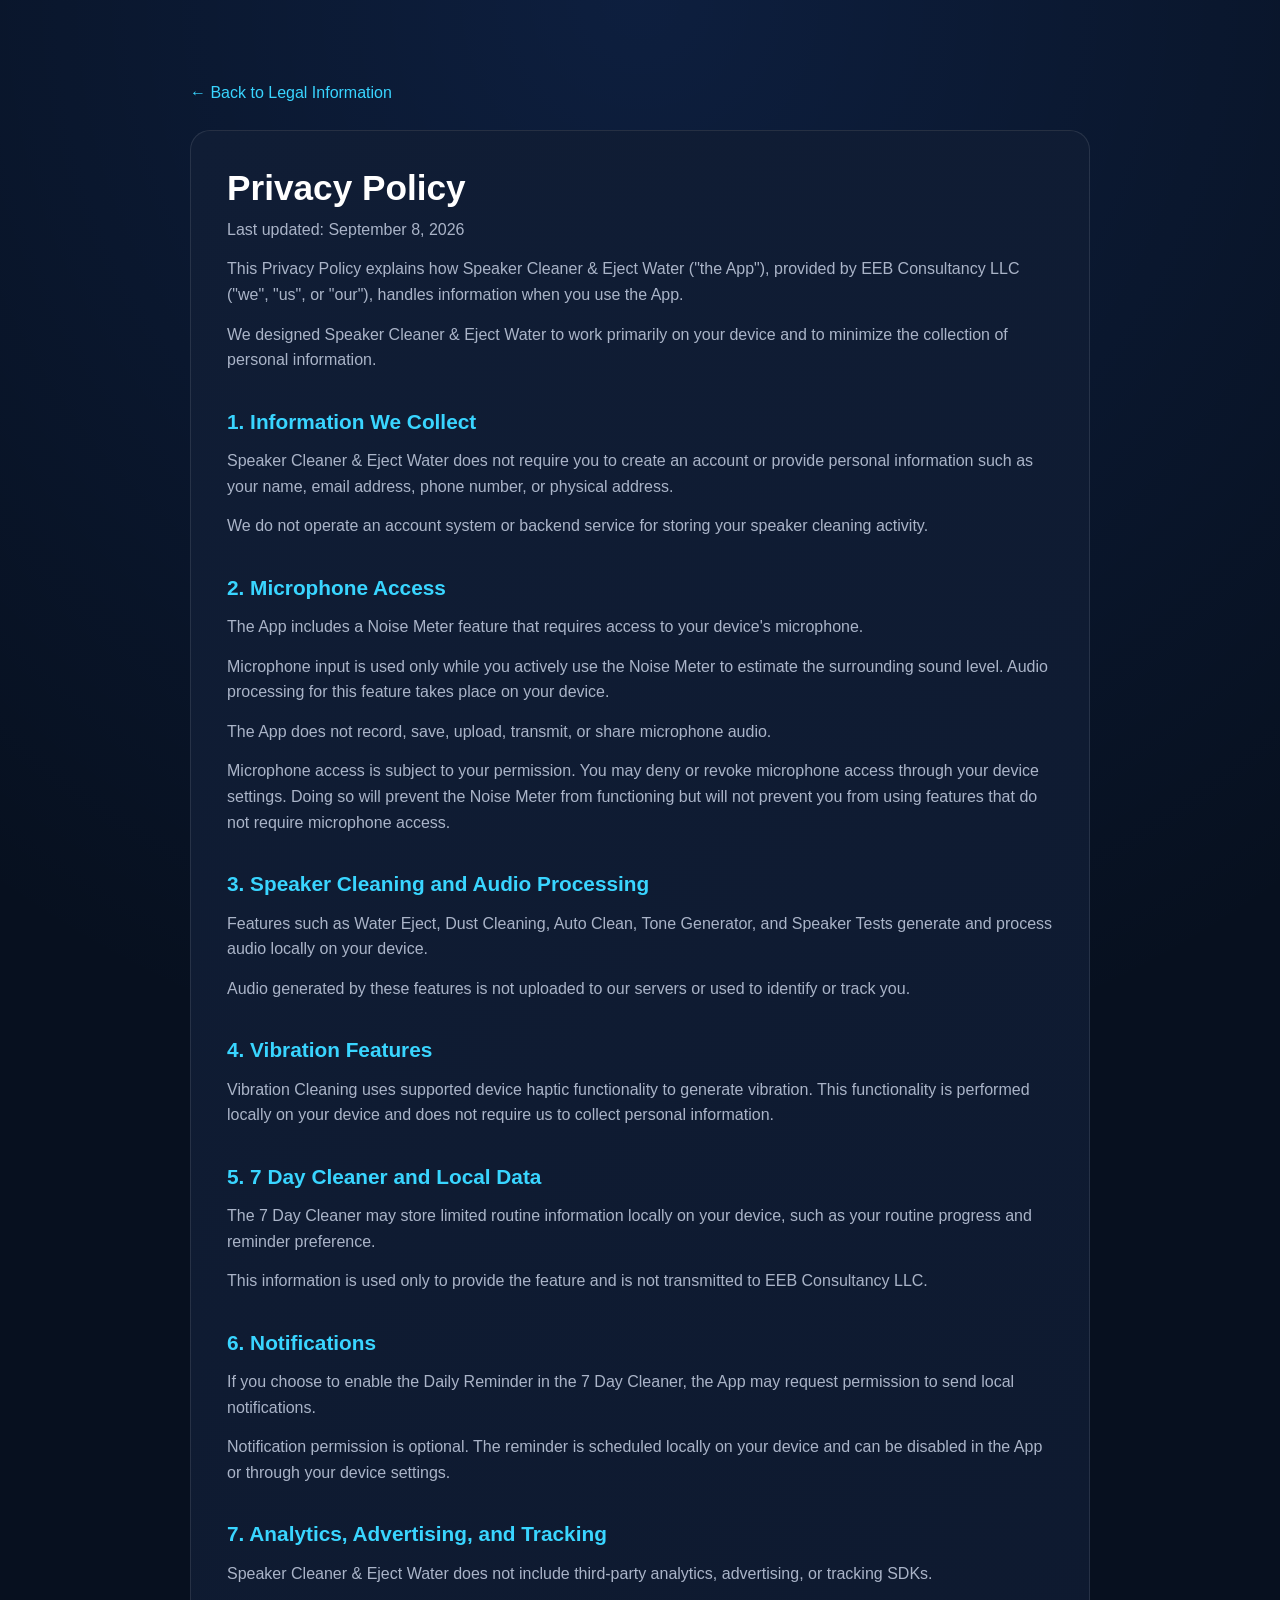
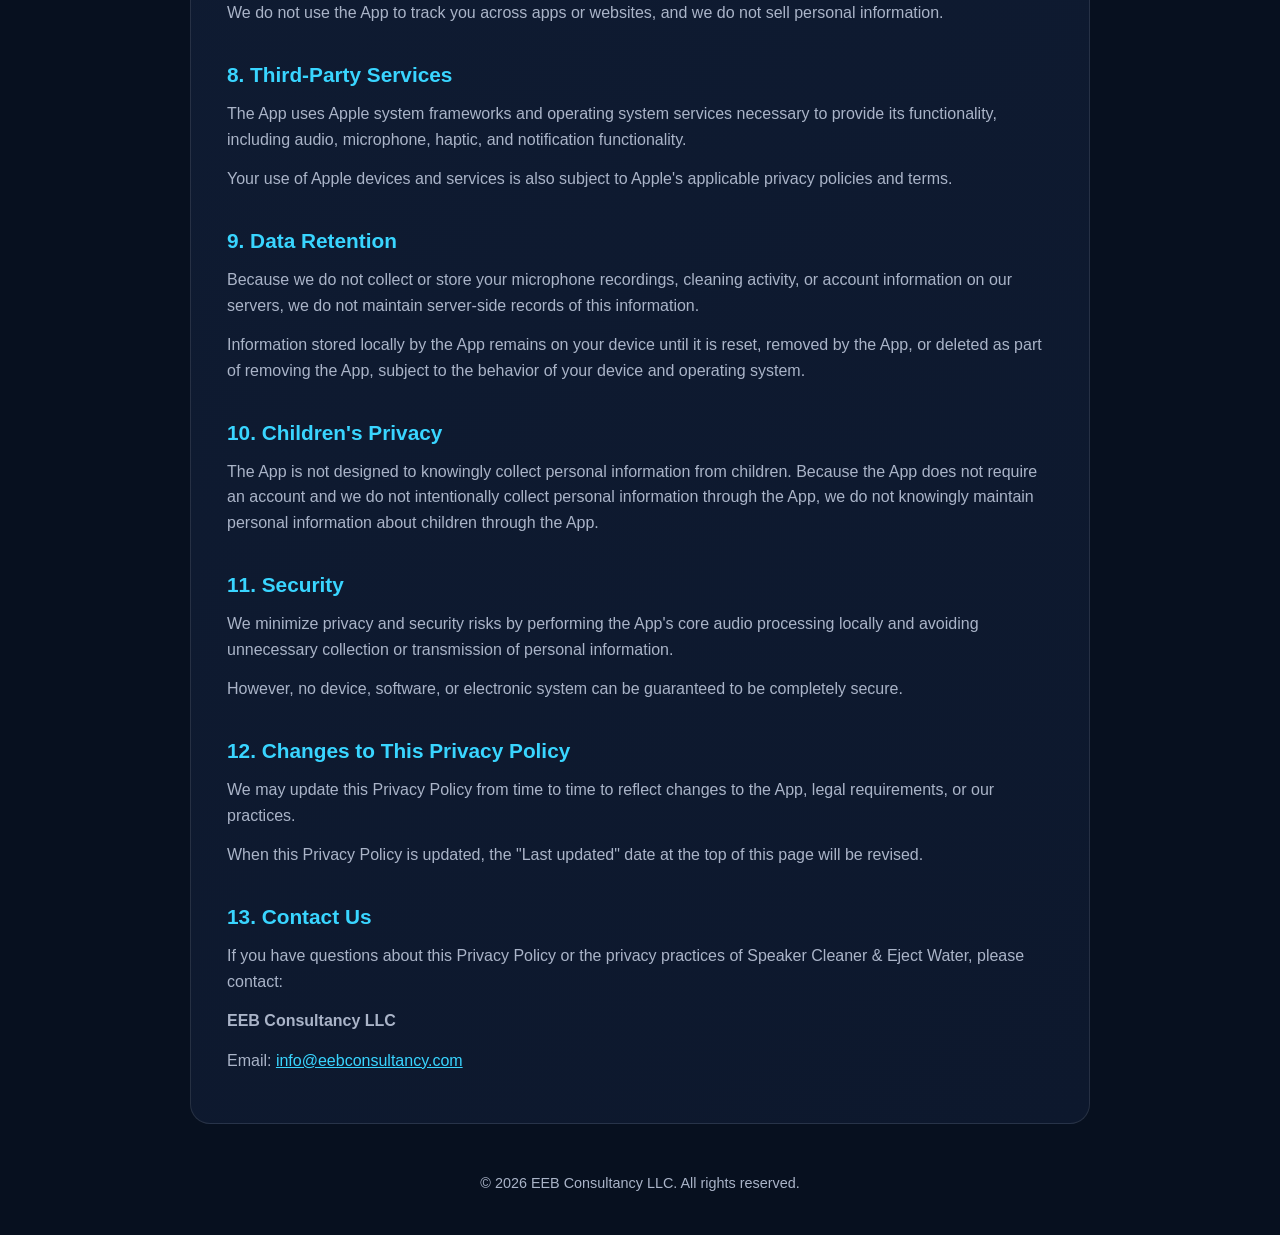
==== privacy.html @ 848bc668 "Create privacy.html" ====
<!DOCTYPE html>
<html lang="en">
<head>
  <meta charset="UTF-8">
  <meta name="viewport" content="width=device-width, initial-scale=1.0">
  <meta name="description" content="Privacy Policy for Speaker Cleaner & Eject Water">
  <title>Privacy Policy - Speaker Cleaner & Eject Water</title>
  <link rel="stylesheet" href="styles.css">
</head>

<body>
  <main class="container">
    <a class="back-link" href="index.html">← Back to Legal Information</a>

    <article class="legal-content">
      <h1>Privacy Policy</h1>
      <p class="updated">Last updated: September 8, 2026</p>

      <p>
        This Privacy Policy explains how Speaker Cleaner & Eject Water
        ("the App"), provided by EEB Consultancy LLC ("we", "us", or "our"),
        handles information when you use the App.
      </p>

      <p>
        We designed Speaker Cleaner & Eject Water to work primarily on your
        device and to minimize the collection of personal information.
      </p>

      <h2>1. Information We Collect</h2>

      <p>
        Speaker Cleaner & Eject Water does not require you to create an
        account or provide personal information such as your name, email
        address, phone number, or physical address.
      </p>

      <p>
        We do not operate an account system or backend service for storing
        your speaker cleaning activity.
      </p>

      <h2>2. Microphone Access</h2>

      <p>
        The App includes a Noise Meter feature that requires access to your
        device's microphone.
      </p>

      <p>
        Microphone input is used only while you actively use the Noise Meter
        to estimate the surrounding sound level. Audio processing for this
        feature takes place on your device.
      </p>

      <p>
        The App does not record, save, upload, transmit, or share microphone
        audio.
      </p>

      <p>
        Microphone access is subject to your permission. You may deny or
        revoke microphone access through your device settings. Doing so will
        prevent the Noise Meter from functioning but will not prevent you
        from using features that do not require microphone access.
      </p>

      <h2>3. Speaker Cleaning and Audio Processing</h2>

      <p>
        Features such as Water Eject, Dust Cleaning, Auto Clean, Tone
        Generator, and Speaker Tests generate and process audio locally on
        your device.
      </p>

      <p>
        Audio generated by these features is not uploaded to our servers or
        used to identify or track you.
      </p>

      <h2>4. Vibration Features</h2>

      <p>
        Vibration Cleaning uses supported device haptic functionality to
        generate vibration. This functionality is performed locally on your
        device and does not require us to collect personal information.
      </p>

      <h2>5. 7 Day Cleaner and Local Data</h2>

      <p>
        The 7 Day Cleaner may store limited routine information locally on
        your device, such as your routine progress and reminder preference.
      </p>

      <p>
        This information is used only to provide the feature and is not
        transmitted to EEB Consultancy LLC.
      </p>

      <h2>6. Notifications</h2>

      <p>
        If you choose to enable the Daily Reminder in the 7 Day Cleaner, the
        App may request permission to send local notifications.
      </p>

      <p>
        Notification permission is optional. The reminder is scheduled
        locally on your device and can be disabled in the App or through your
        device settings.
      </p>

      <h2>7. Analytics, Advertising, and Tracking</h2>

      <p>
        Speaker Cleaner & Eject Water does not include third-party analytics,
        advertising, or tracking SDKs.
      </p>

      <p>
        We do not use the App to track you across apps or websites, and we do
        not sell personal information.
      </p>

      <h2>8. Third-Party Services</h2>

      <p>
        The App uses Apple system frameworks and operating system services
        necessary to provide its functionality, including audio, microphone,
        haptic, and notification functionality.
      </p>

      <p>
        Your use of Apple devices and services is also subject to Apple's
        applicable privacy policies and terms.
      </p>

      <h2>9. Data Retention</h2>

      <p>
        Because we do not collect or store your microphone recordings,
        cleaning activity, or account information on our servers, we do not
        maintain server-side records of this information.
      </p>

      <p>
        Information stored locally by the App remains on your device until it
        is reset, removed by the App, or deleted as part of removing the App,
        subject to the behavior of your device and operating system.
      </p>

      <h2>10. Children's Privacy</h2>

      <p>
        The App is not designed to knowingly collect personal information
        from children. Because the App does not require an account and we do
        not intentionally collect personal information through the App, we do
        not knowingly maintain personal information about children through
        the App.
      </p>

      <h2>11. Security</h2>

      <p>
        We minimize privacy and security risks by performing the App's core
        audio processing locally and avoiding unnecessary collection or
        transmission of personal information.
      </p>

      <p>
        However, no device, software, or electronic system can be guaranteed
        to be completely secure.
      </p>

      <h2>12. Changes to This Privacy Policy</h2>

      <p>
        We may update this Privacy Policy from time to time to reflect changes
        to the App, legal requirements, or our practices.
      </p>

      <p>
        When this Privacy Policy is updated, the "Last updated" date at the
        top of this page will be revised.
      </p>

      <h2>13. Contact Us</h2>

      <p>
        If you have questions about this Privacy Policy or the privacy
        practices of Speaker Cleaner & Eject Water, please contact:
      </p>

      <p>
        <strong>EEB Consultancy LLC</strong>
      </p>

      <p>
        Email:
        <a href="mailto:info@eebconsultancy.com">info@eebconsultancy.com</a>
      </p>
    </article>

    <footer>
      <p>&copy; 2026 EEB Consultancy LLC. All rights reserved.</p>
    </footer>
  </main>
</body>
</html>
---- styles.css ----
:root {
  --background: #07101f;
  --surface: #101d35;
  --surface-hover: #162747;
  --accent: #39d5ff;
  --accent-secondary: #3478ff;
  --text: #ffffff;
  --text-secondary: #aab4c8;
  --border: rgba(255, 255, 255, 0.10);
}

* {
  box-sizing: border-box;
  margin: 0;
  padding: 0;
}

body {
  min-height: 100vh;
  background:
    radial-gradient(circle at top, rgba(52, 120, 255, 0.14), transparent 38%),
    var(--background);
  color: var(--text);
  font-family: -apple-system, BlinkMacSystemFont, "Segoe UI", sans-serif;
  line-height: 1.6;
}

.container {
  width: min(900px, calc(100% - 40px));
  margin: 0 auto;
  padding: 80px 0 40px;
}

.hero {
  text-align: center;
  margin-bottom: 56px;
}

.hero h1 {
  font-size: clamp(2rem, 6vw, 3.4rem);
  line-height: 1.15;
  letter-spacing: -0.03em;
  margin-bottom: 12px;
}

.hero p {
  color: var(--text-secondary);
  font-size: 1.1rem;
}

.legal-links {
  display: grid;
  grid-template-columns: repeat(2, 1fr);
  gap: 20px;
}

.legal-card {
  display: block;
  padding: 28px;
  background: linear-gradient(145deg, var(--surface), #0d182d);
  border: 1px solid var(--border);
  border-radius: 20px;
  color: var(--text);
  text-decoration: none;
  transition: transform 0.2s ease, border-color 0.2s ease, background 0.2s ease;
}

.legal-card:hover {
  transform: translateY(-3px);
  border-color: rgba(57, 213, 255, 0.45);
  background: var(--surface-hover);
}

.legal-card h2 {
  color: var(--accent);
  font-size: 1.35rem;
  margin-bottom: 8px;
}

.legal-card p {
  color: var(--text-secondary);
}

.legal-content {
  background: linear-gradient(145deg, var(--surface), #0d182d);
  border: 1px solid var(--border);
  border-radius: 20px;
  padding: 36px;
}

.legal-content h1 {
  font-size: 2.2rem;
  line-height: 1.2;
  margin-bottom: 8px;
}

.legal-content h2 {
  color: var(--accent);
  font-size: 1.3rem;
  margin-top: 32px;
  margin-bottom: 10px;
}

.legal-content p,
.legal-content li {
  color: var(--text-secondary);
}

.legal-content p {
  margin-bottom: 14px;
}

.legal-content ul {
  padding-left: 22px;
  margin-bottom: 16px;
}

.legal-content a {
  color: var(--accent);
}

.updated {
  color: var(--text-secondary);
  margin-bottom: 32px;
}

.back-link {
  display: inline-block;
  color: var(--accent);
  text-decoration: none;
  margin-bottom: 24px;
}

.back-link:hover {
  text-decoration: underline;
}

footer {
  text-align: center;
  color: var(--text-secondary);
  font-size: 0.9rem;
  margin-top: 48px;
}

@media (max-width: 650px) {
  .container {
    width: min(100% - 28px, 900px);
    padding-top: 48px;
  }

  .legal-links {
    grid-template-columns: 1fr;
  }

  .legal-content {
    padding: 24px;
  }

  .hero {
    margin-bottom: 36px;
  }
}
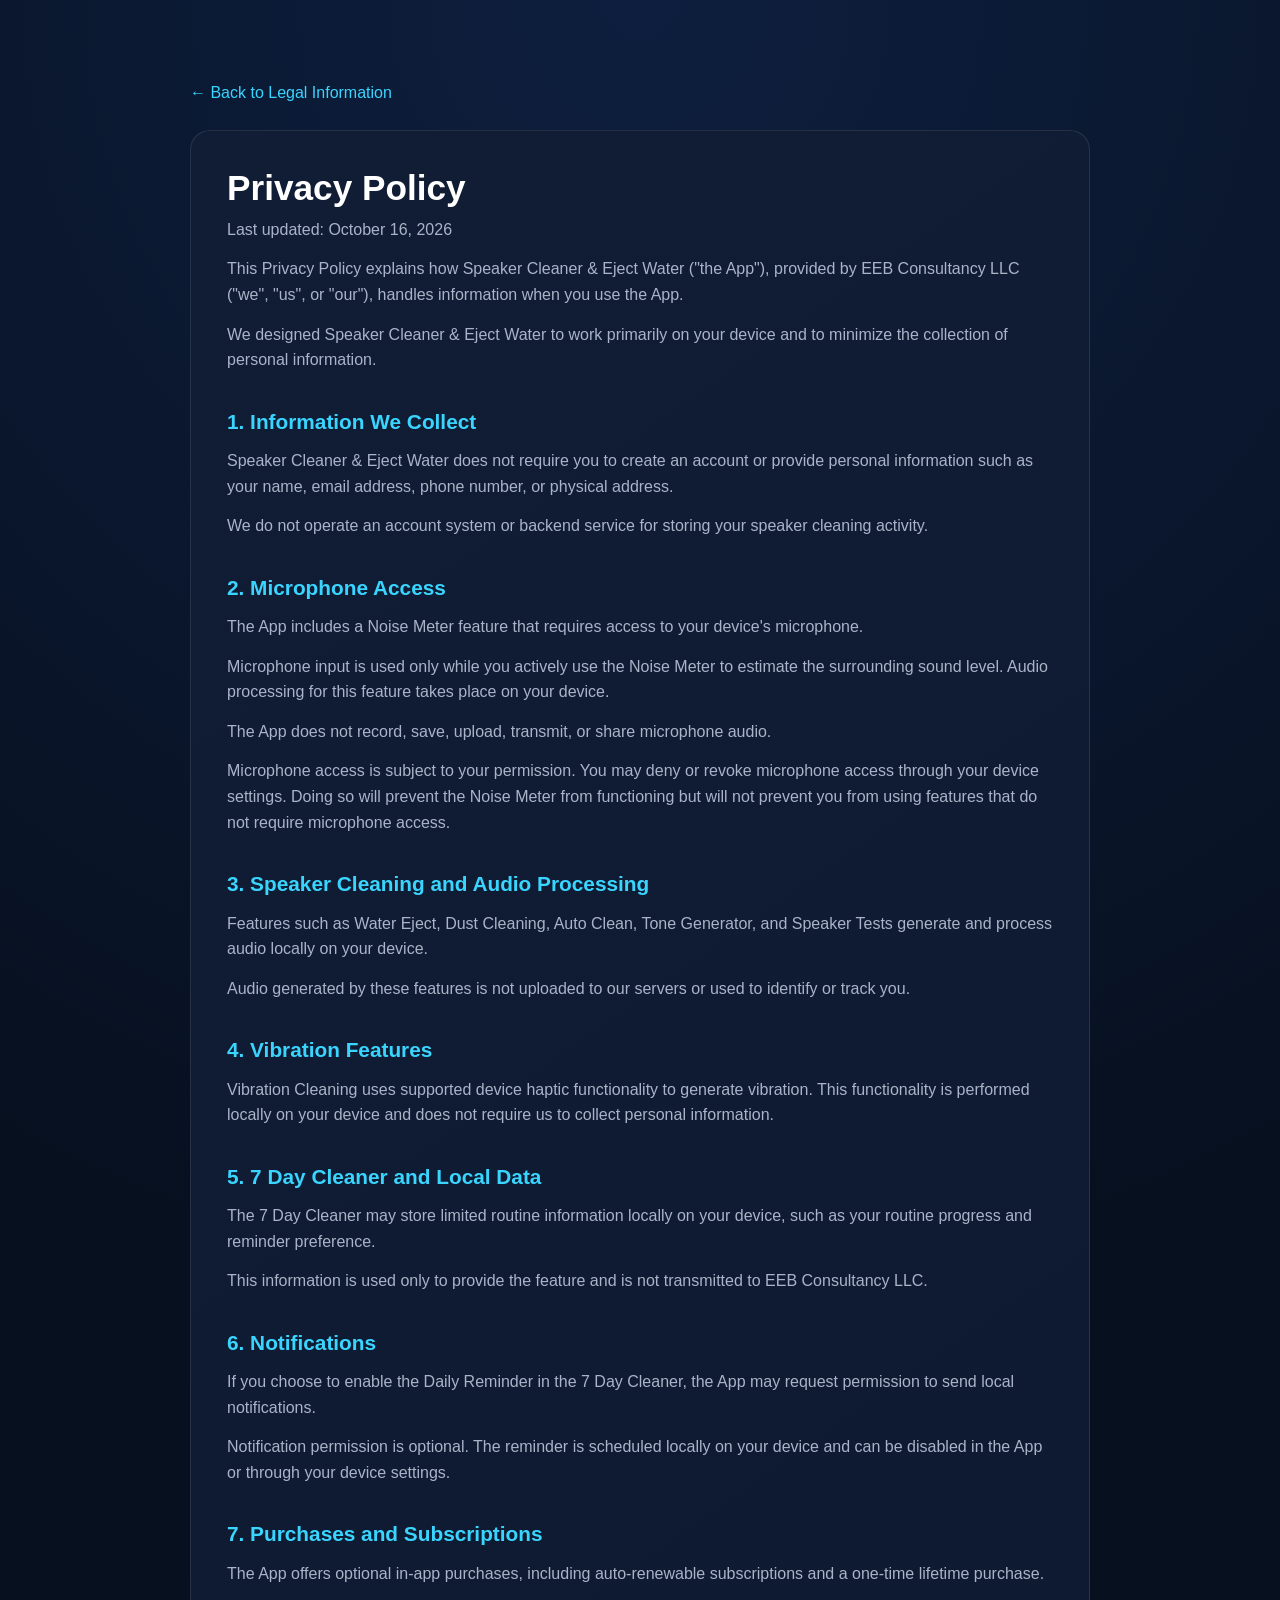
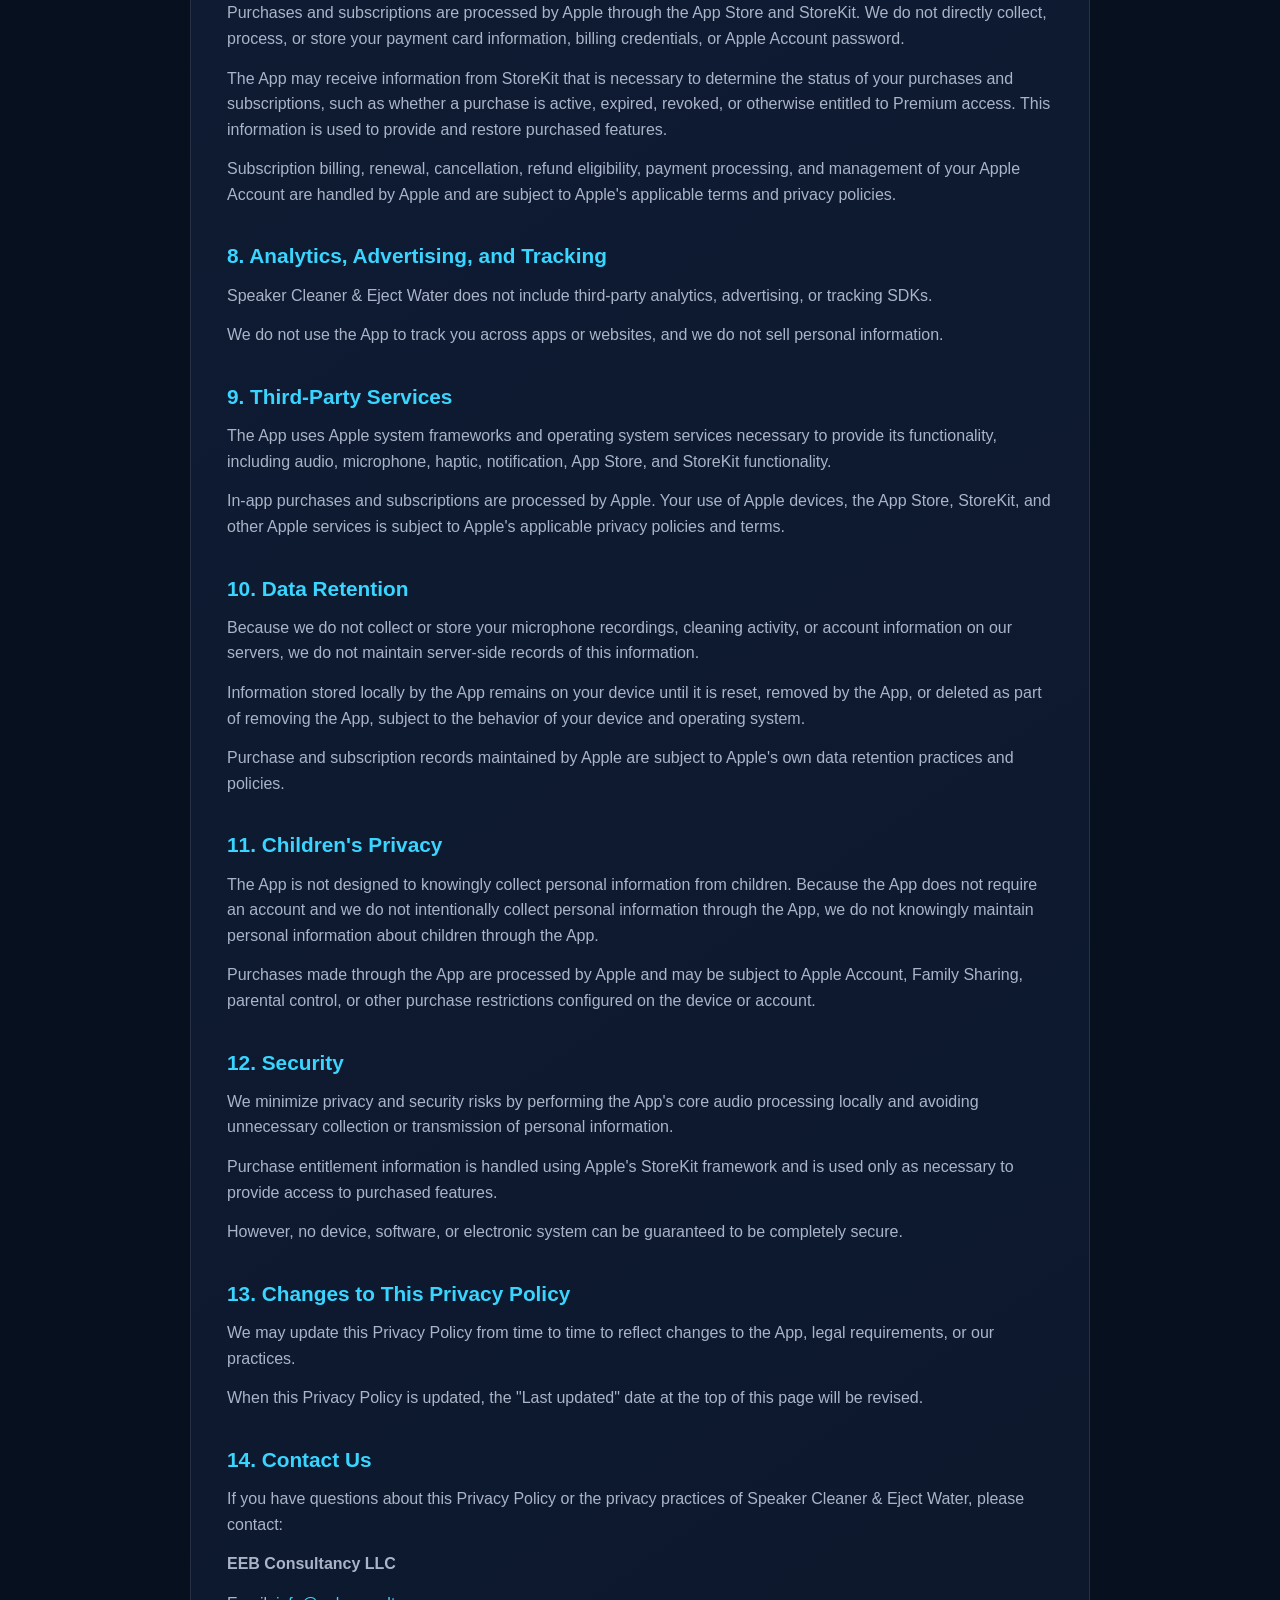
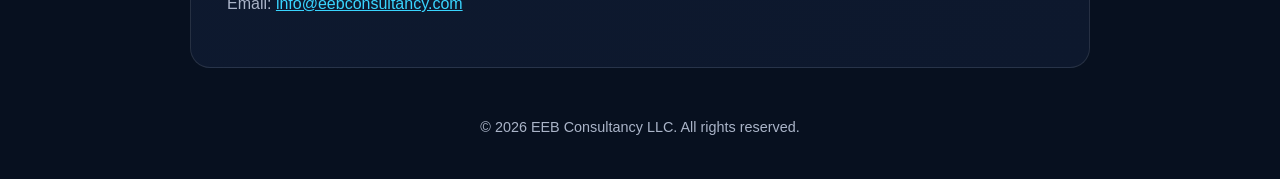
==== commit 50c879a6: "Update privacy.html" ====
--- a/privacy.html
+++ b/privacy.html
@@ -14,7 +14,7 @@
 
     <article class="legal-content">
       <h1>Privacy Policy</h1>
-      <p class="updated">Last updated: September 8, 2026</p>
+      <p class="updated">Last updated: October 16, 2026</p>
 
       <p>
         This Privacy Policy explains how Speaker Cleaner & Eject Water
@@ -111,7 +111,36 @@
         device settings.
       </p>
 
-      <h2>7. Analytics, Advertising, and Tracking</h2>
+      <h2>7. Purchases and Subscriptions</h2>
+
+      <p>
+        The App offers optional in-app purchases, including auto-renewable
+        subscriptions and a one-time lifetime purchase.
+      </p>
+
+      <p>
+        Purchases and subscriptions are processed by Apple through the
+        App Store and StoreKit. We do not directly collect, process, or store
+        your payment card information, billing credentials, or Apple Account
+        password.
+      </p>
+
+      <p>
+        The App may receive information from StoreKit that is necessary to
+        determine the status of your purchases and subscriptions, such as
+        whether a purchase is active, expired, revoked, or otherwise
+        entitled to Premium access. This information is used to provide and
+        restore purchased features.
+      </p>
+
+      <p>
+        Subscription billing, renewal, cancellation, refund eligibility,
+        payment processing, and management of your Apple Account are handled
+        by Apple and are subject to Apple's applicable terms and privacy
+        policies.
+      </p>
+
+      <h2>8. Analytics, Advertising, and Tracking</h2>
 
       <p>
         Speaker Cleaner & Eject Water does not include third-party analytics,
@@ -123,20 +152,21 @@
         not sell personal information.
       </p>
 
-      <h2>8. Third-Party Services</h2>
+      <h2>9. Third-Party Services</h2>
 
       <p>
         The App uses Apple system frameworks and operating system services
         necessary to provide its functionality, including audio, microphone,
-        haptic, and notification functionality.
-      </p>
-
-      <p>
-        Your use of Apple devices and services is also subject to Apple's
-        applicable privacy policies and terms.
-      </p>
-
-      <h2>9. Data Retention</h2>
+        haptic, notification, App Store, and StoreKit functionality.
+      </p>
+
+      <p>
+        In-app purchases and subscriptions are processed by Apple. Your use
+        of Apple devices, the App Store, StoreKit, and other Apple services
+        is subject to Apple's applicable privacy policies and terms.
+      </p>
+
+      <h2>10. Data Retention</h2>
 
       <p>
         Because we do not collect or store your microphone recordings,
@@ -150,7 +180,12 @@
         subject to the behavior of your device and operating system.
       </p>
 
-      <h2>10. Children's Privacy</h2>
+      <p>
+        Purchase and subscription records maintained by Apple are subject to
+        Apple's own data retention practices and policies.
+      </p>
+
+      <h2>11. Children's Privacy</h2>
 
       <p>
         The App is not designed to knowingly collect personal information
@@ -160,7 +195,13 @@
         the App.
       </p>
 
-      <h2>11. Security</h2>
+      <p>
+        Purchases made through the App are processed by Apple and may be
+        subject to Apple Account, Family Sharing, parental control, or other
+        purchase restrictions configured on the device or account.
+      </p>
+
+      <h2>12. Security</h2>
 
       <p>
         We minimize privacy and security risks by performing the App's core
@@ -169,11 +210,17 @@
       </p>
 
       <p>
+        Purchase entitlement information is handled using Apple's StoreKit
+        framework and is used only as necessary to provide access to purchased
+        features.
+      </p>
+
+      <p>
         However, no device, software, or electronic system can be guaranteed
         to be completely secure.
       </p>
 
-      <h2>12. Changes to This Privacy Policy</h2>
+      <h2>13. Changes to This Privacy Policy</h2>
 
       <p>
         We may update this Privacy Policy from time to time to reflect changes
@@ -185,7 +232,7 @@
         top of this page will be revised.
       </p>
 
-      <h2>13. Contact Us</h2>
+      <h2>14. Contact Us</h2>
 
       <p>
         If you have questions about this Privacy Policy or the privacy
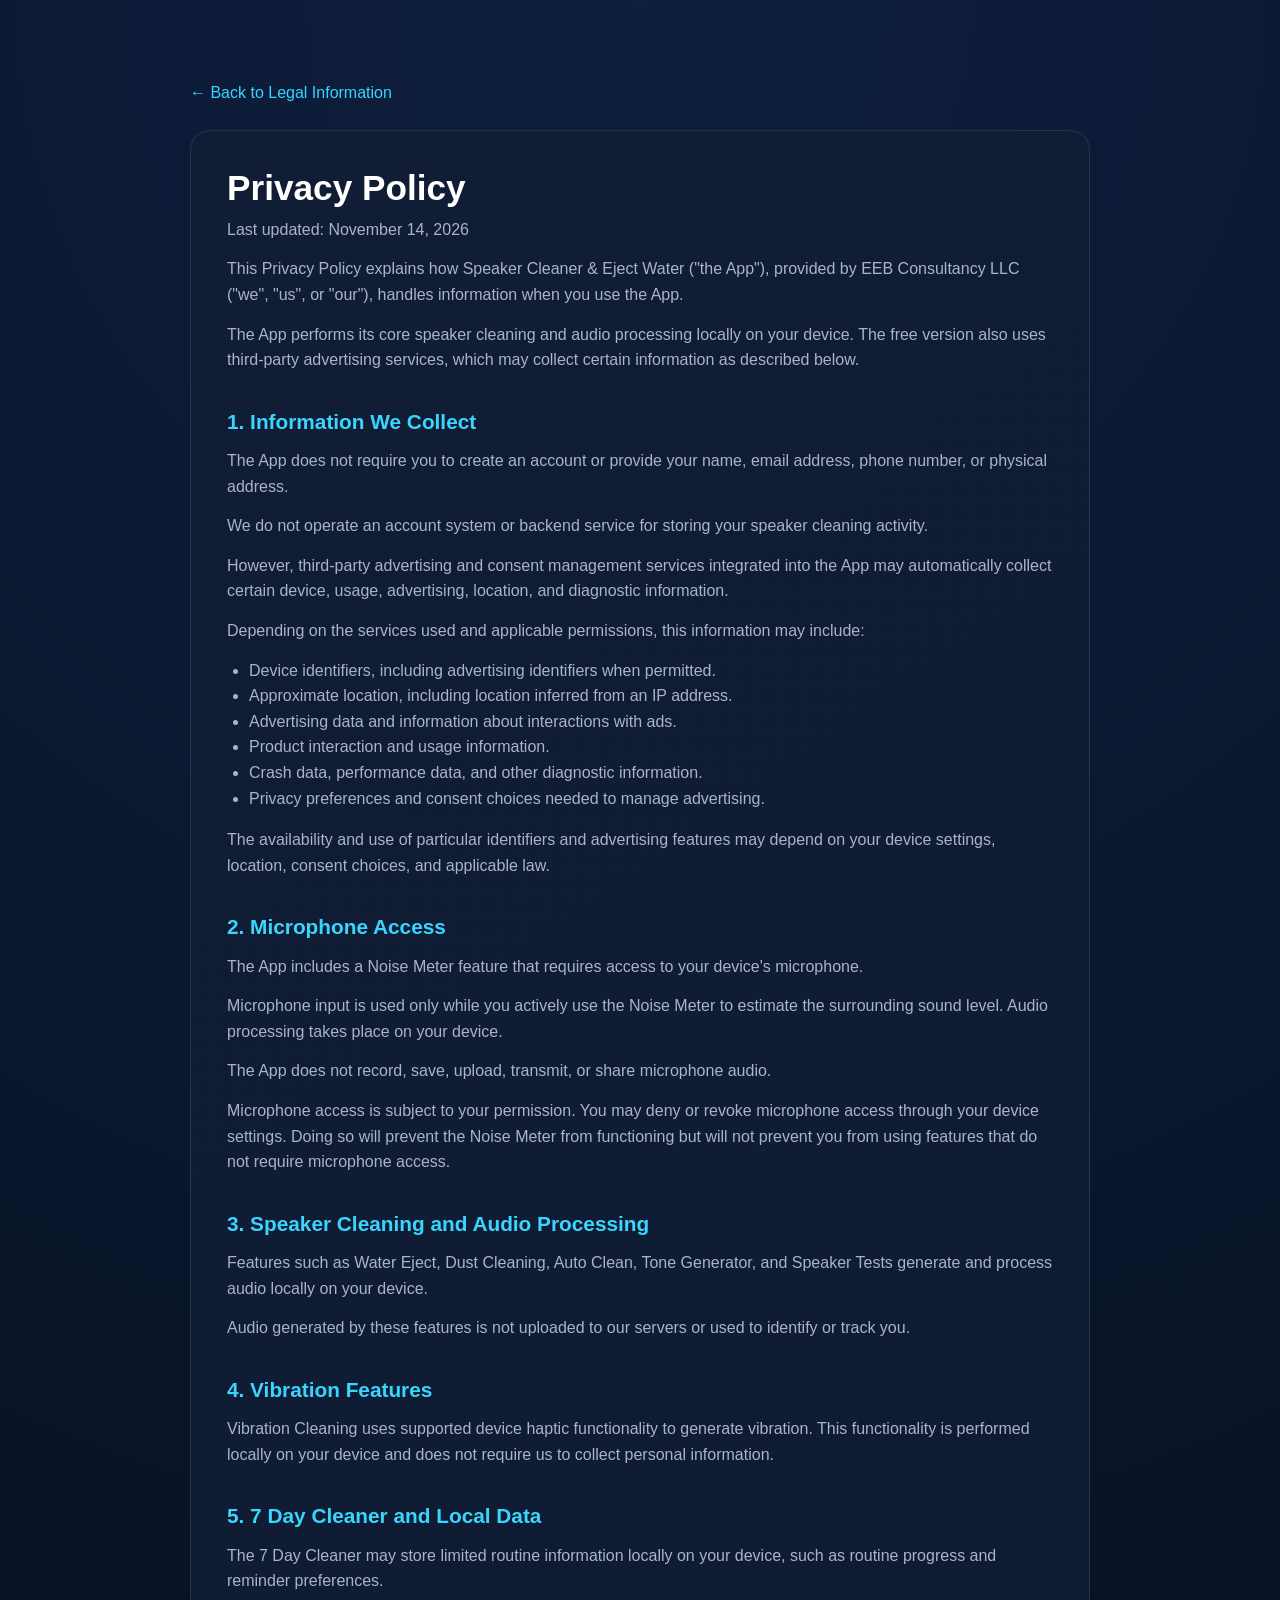
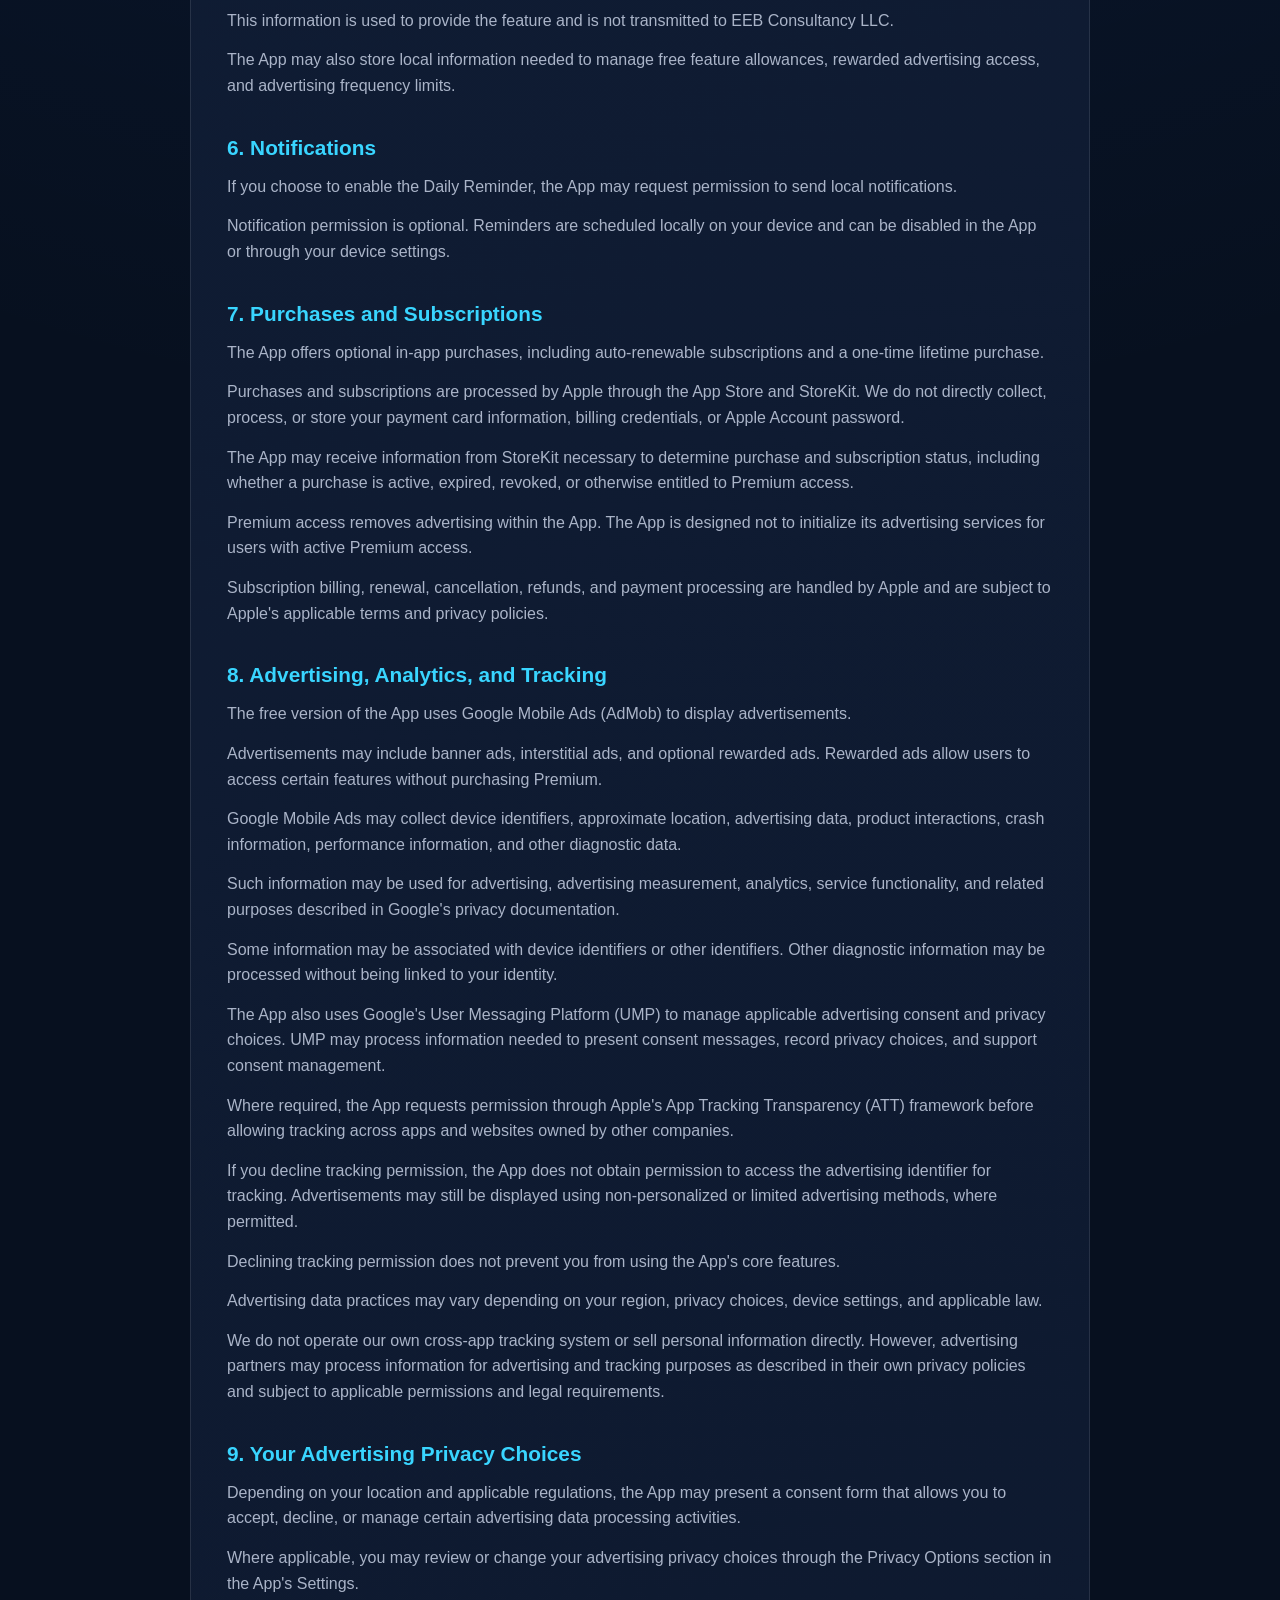
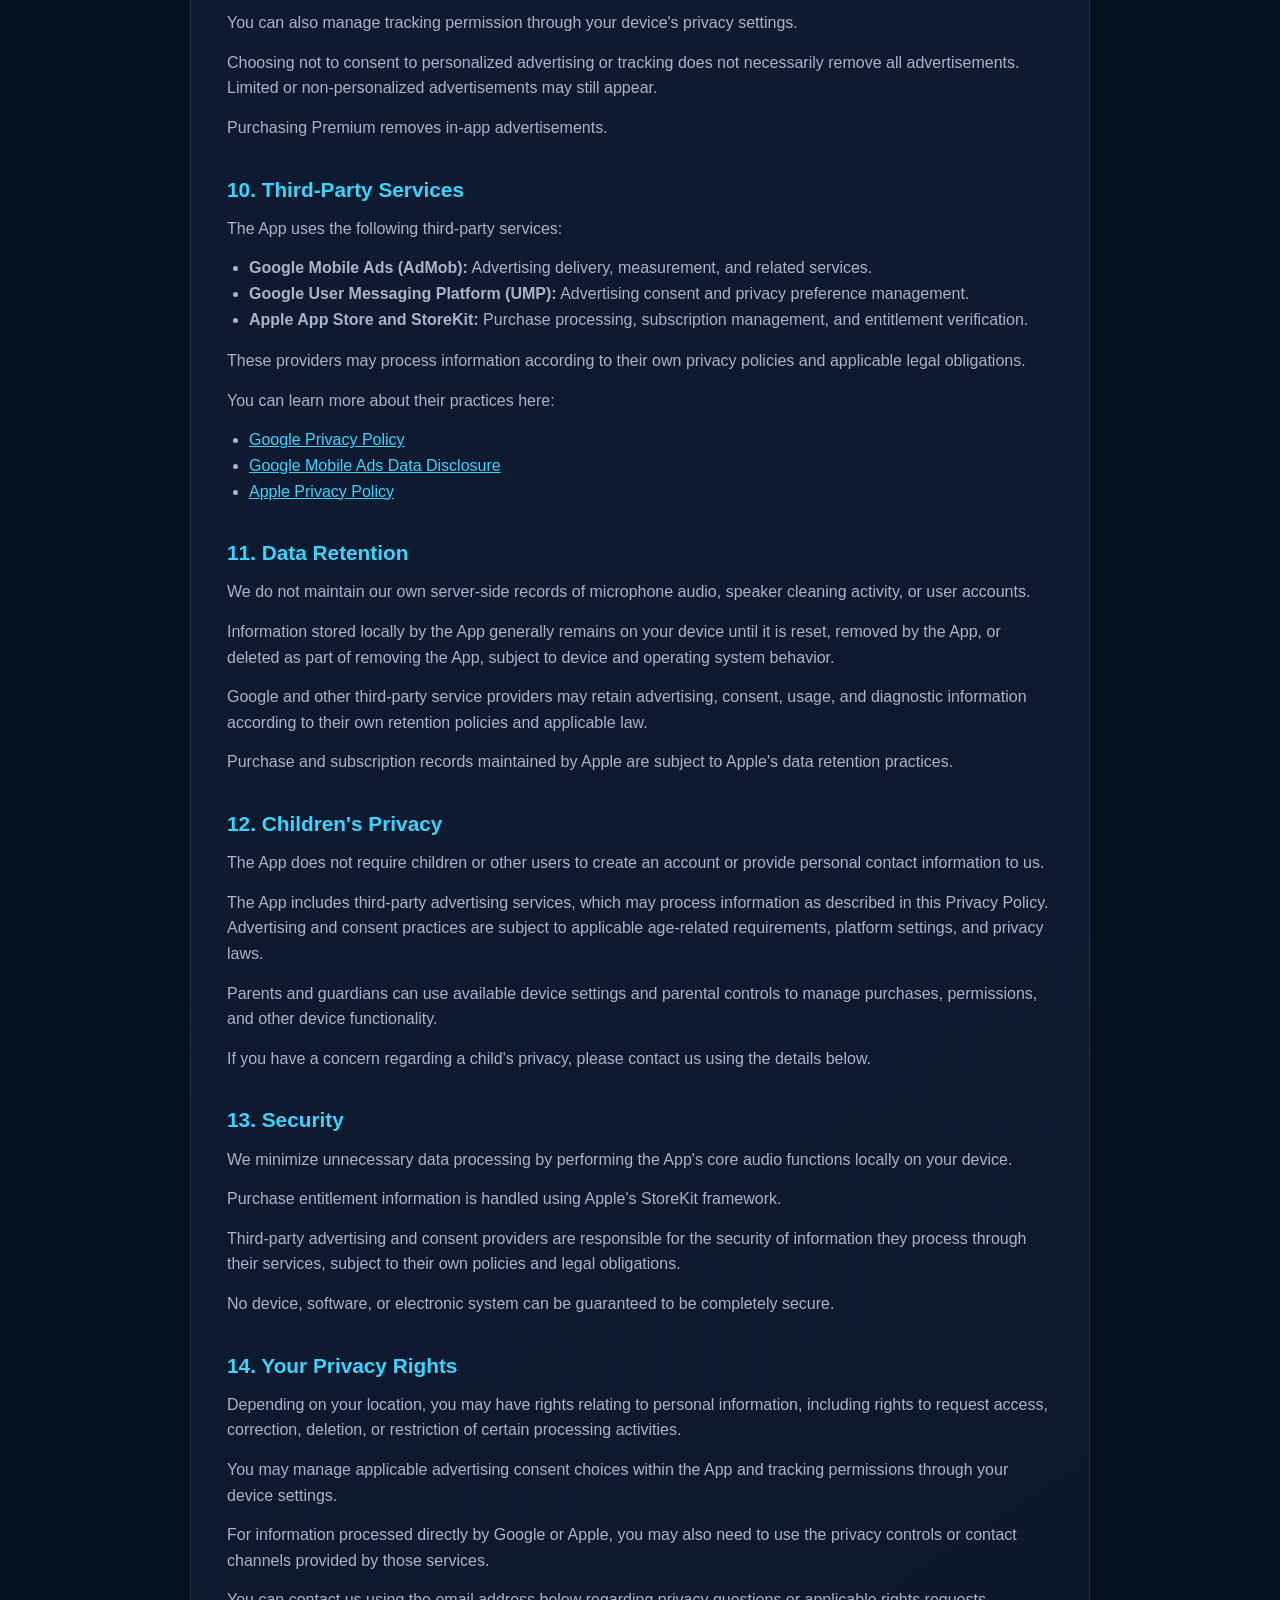
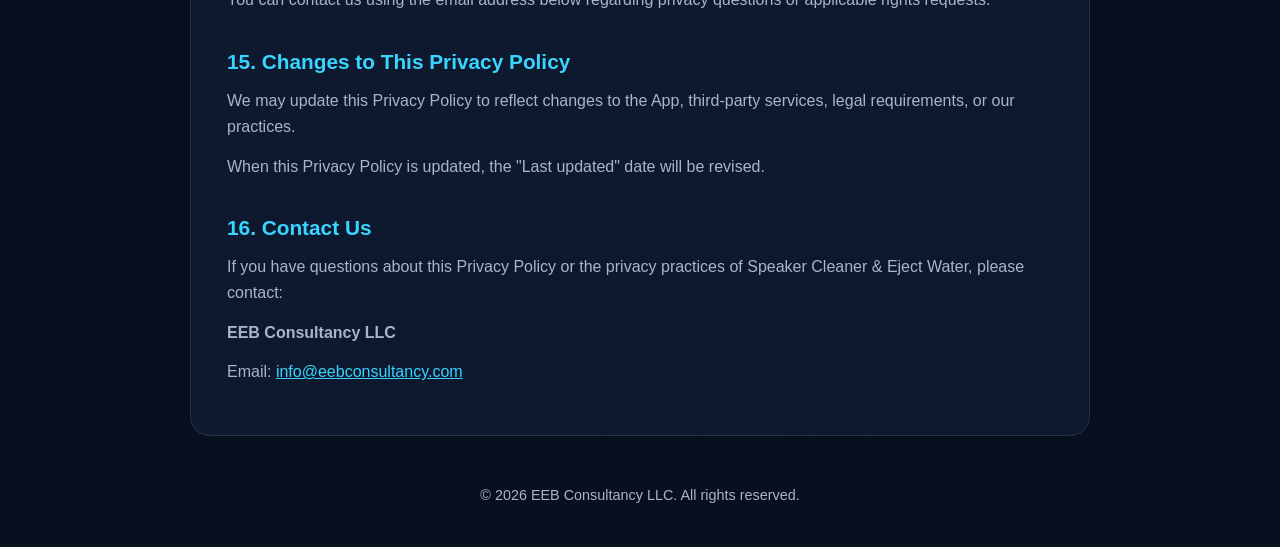
==== commit eeefbc49: "Update privacy.html" ====
--- a/privacy.html
+++ b/privacy.html
@@ -14,7 +14,7 @@
 
     <article class="legal-content">
       <h1>Privacy Policy</h1>
-      <p class="updated">Last updated: October 16, 2026</p>
+      <p class="updated">Last updated: November 14, 2026</p>
 
       <p>
         This Privacy Policy explains how Speaker Cleaner & Eject Water
@@ -23,220 +23,445 @@
       </p>
 
       <p>
-        We designed Speaker Cleaner & Eject Water to work primarily on your
-        device and to minimize the collection of personal information.
+        The App performs its core speaker cleaning and audio processing
+        locally on your device. The free version also uses third-party
+        advertising services, which may collect certain information
+        as described below.
       </p>
 
       <h2>1. Information We Collect</h2>
 
       <p>
-        Speaker Cleaner & Eject Water does not require you to create an
-        account or provide personal information such as your name, email
-        address, phone number, or physical address.
-      </p>
-
-      <p>
-        We do not operate an account system or backend service for storing
-        your speaker cleaning activity.
+        The App does not require you to create an account or provide
+        your name, email address, phone number, or physical address.
+      </p>
+
+      <p>
+        We do not operate an account system or backend service for
+        storing your speaker cleaning activity.
+      </p>
+
+      <p>
+        However, third-party advertising and consent management
+        services integrated into the App may automatically collect
+        certain device, usage, advertising, location, and diagnostic
+        information.
+      </p>
+
+      <p>
+        Depending on the services used and applicable permissions,
+        this information may include:
+      </p>
+
+      <ul>
+        <li>Device identifiers, including advertising identifiers when permitted.</li>
+        <li>Approximate location, including location inferred from an IP address.</li>
+        <li>Advertising data and information about interactions with ads.</li>
+        <li>Product interaction and usage information.</li>
+        <li>Crash data, performance data, and other diagnostic information.</li>
+        <li>Privacy preferences and consent choices needed to manage advertising.</li>
+      </ul>
+
+      <p>
+        The availability and use of particular identifiers and
+        advertising features may depend on your device settings,
+        location, consent choices, and applicable law.
       </p>
 
       <h2>2. Microphone Access</h2>
 
       <p>
-        The App includes a Noise Meter feature that requires access to your
-        device's microphone.
-      </p>
-
-      <p>
-        Microphone input is used only while you actively use the Noise Meter
-        to estimate the surrounding sound level. Audio processing for this
-        feature takes place on your device.
-      </p>
-
-      <p>
-        The App does not record, save, upload, transmit, or share microphone
-        audio.
-      </p>
-
-      <p>
-        Microphone access is subject to your permission. You may deny or
-        revoke microphone access through your device settings. Doing so will
-        prevent the Noise Meter from functioning but will not prevent you
-        from using features that do not require microphone access.
+        The App includes a Noise Meter feature that requires access
+        to your device's microphone.
+      </p>
+
+      <p>
+        Microphone input is used only while you actively use the
+        Noise Meter to estimate the surrounding sound level.
+        Audio processing takes place on your device.
+      </p>
+
+      <p>
+        The App does not record, save, upload, transmit, or share
+        microphone audio.
+      </p>
+
+      <p>
+        Microphone access is subject to your permission. You may
+        deny or revoke microphone access through your device settings.
+        Doing so will prevent the Noise Meter from functioning but
+        will not prevent you from using features that do not require
+        microphone access.
       </p>
 
       <h2>3. Speaker Cleaning and Audio Processing</h2>
 
       <p>
-        Features such as Water Eject, Dust Cleaning, Auto Clean, Tone
-        Generator, and Speaker Tests generate and process audio locally on
-        your device.
-      </p>
-
-      <p>
-        Audio generated by these features is not uploaded to our servers or
-        used to identify or track you.
+        Features such as Water Eject, Dust Cleaning, Auto Clean,
+        Tone Generator, and Speaker Tests generate and process
+        audio locally on your device.
+      </p>
+
+      <p>
+        Audio generated by these features is not uploaded to our
+        servers or used to identify or track you.
       </p>
 
       <h2>4. Vibration Features</h2>
 
       <p>
-        Vibration Cleaning uses supported device haptic functionality to
-        generate vibration. This functionality is performed locally on your
-        device and does not require us to collect personal information.
+        Vibration Cleaning uses supported device haptic functionality
+        to generate vibration. This functionality is performed locally
+        on your device and does not require us to collect personal
+        information.
       </p>
 
       <h2>5. 7 Day Cleaner and Local Data</h2>
 
       <p>
-        The 7 Day Cleaner may store limited routine information locally on
-        your device, such as your routine progress and reminder preference.
-      </p>
-
-      <p>
-        This information is used only to provide the feature and is not
-        transmitted to EEB Consultancy LLC.
+        The 7 Day Cleaner may store limited routine information
+        locally on your device, such as routine progress and
+        reminder preferences.
+      </p>
+
+      <p>
+        This information is used to provide the feature and is
+        not transmitted to EEB Consultancy LLC.
+      </p>
+
+      <p>
+        The App may also store local information needed to manage
+        free feature allowances, rewarded advertising access,
+        and advertising frequency limits.
       </p>
 
       <h2>6. Notifications</h2>
 
       <p>
-        If you choose to enable the Daily Reminder in the 7 Day Cleaner, the
-        App may request permission to send local notifications.
-      </p>
-
-      <p>
-        Notification permission is optional. The reminder is scheduled
-        locally on your device and can be disabled in the App or through your
-        device settings.
+        If you choose to enable the Daily Reminder, the App may
+        request permission to send local notifications.
+      </p>
+
+      <p>
+        Notification permission is optional. Reminders are scheduled
+        locally on your device and can be disabled in the App
+        or through your device settings.
       </p>
 
       <h2>7. Purchases and Subscriptions</h2>
 
       <p>
-        The App offers optional in-app purchases, including auto-renewable
-        subscriptions and a one-time lifetime purchase.
-      </p>
-
-      <p>
-        Purchases and subscriptions are processed by Apple through the
-        App Store and StoreKit. We do not directly collect, process, or store
-        your payment card information, billing credentials, or Apple Account
-        password.
-      </p>
-
-      <p>
-        The App may receive information from StoreKit that is necessary to
-        determine the status of your purchases and subscriptions, such as
-        whether a purchase is active, expired, revoked, or otherwise
-        entitled to Premium access. This information is used to provide and
-        restore purchased features.
-      </p>
-
-      <p>
-        Subscription billing, renewal, cancellation, refund eligibility,
-        payment processing, and management of your Apple Account are handled
-        by Apple and are subject to Apple's applicable terms and privacy
-        policies.
-      </p>
-
-      <h2>8. Analytics, Advertising, and Tracking</h2>
-
-      <p>
-        Speaker Cleaner & Eject Water does not include third-party analytics,
-        advertising, or tracking SDKs.
-      </p>
-
-      <p>
-        We do not use the App to track you across apps or websites, and we do
-        not sell personal information.
-      </p>
-
-      <h2>9. Third-Party Services</h2>
-
-      <p>
-        The App uses Apple system frameworks and operating system services
-        necessary to provide its functionality, including audio, microphone,
-        haptic, notification, App Store, and StoreKit functionality.
-      </p>
-
-      <p>
-        In-app purchases and subscriptions are processed by Apple. Your use
-        of Apple devices, the App Store, StoreKit, and other Apple services
-        is subject to Apple's applicable privacy policies and terms.
-      </p>
-
-      <h2>10. Data Retention</h2>
-
-      <p>
-        Because we do not collect or store your microphone recordings,
-        cleaning activity, or account information on our servers, we do not
-        maintain server-side records of this information.
-      </p>
-
-      <p>
-        Information stored locally by the App remains on your device until it
-        is reset, removed by the App, or deleted as part of removing the App,
-        subject to the behavior of your device and operating system.
-      </p>
-
-      <p>
-        Purchase and subscription records maintained by Apple are subject to
-        Apple's own data retention practices and policies.
-      </p>
-
-      <h2>11. Children's Privacy</h2>
-
-      <p>
-        The App is not designed to knowingly collect personal information
-        from children. Because the App does not require an account and we do
-        not intentionally collect personal information through the App, we do
-        not knowingly maintain personal information about children through
-        the App.
-      </p>
-
-      <p>
-        Purchases made through the App are processed by Apple and may be
-        subject to Apple Account, Family Sharing, parental control, or other
-        purchase restrictions configured on the device or account.
-      </p>
-
-      <h2>12. Security</h2>
-
-      <p>
-        We minimize privacy and security risks by performing the App's core
-        audio processing locally and avoiding unnecessary collection or
-        transmission of personal information.
-      </p>
-
-      <p>
-        Purchase entitlement information is handled using Apple's StoreKit
-        framework and is used only as necessary to provide access to purchased
-        features.
-      </p>
-
-      <p>
-        However, no device, software, or electronic system can be guaranteed
-        to be completely secure.
-      </p>
-
-      <h2>13. Changes to This Privacy Policy</h2>
-
-      <p>
-        We may update this Privacy Policy from time to time to reflect changes
-        to the App, legal requirements, or our practices.
-      </p>
-
-      <p>
-        When this Privacy Policy is updated, the "Last updated" date at the
-        top of this page will be revised.
-      </p>
-
-      <h2>14. Contact Us</h2>
-
-      <p>
-        If you have questions about this Privacy Policy or the privacy
-        practices of Speaker Cleaner & Eject Water, please contact:
+        The App offers optional in-app purchases, including
+        auto-renewable subscriptions and a one-time lifetime purchase.
+      </p>
+
+      <p>
+        Purchases and subscriptions are processed by Apple through
+        the App Store and StoreKit. We do not directly collect,
+        process, or store your payment card information, billing
+        credentials, or Apple Account password.
+      </p>
+
+      <p>
+        The App may receive information from StoreKit necessary
+        to determine purchase and subscription status, including
+        whether a purchase is active, expired, revoked, or
+        otherwise entitled to Premium access.
+      </p>
+
+      <p>
+        Premium access removes advertising within the App.
+        The App is designed not to initialize its advertising
+        services for users with active Premium access.
+      </p>
+
+      <p>
+        Subscription billing, renewal, cancellation, refunds,
+        and payment processing are handled by Apple and are
+        subject to Apple's applicable terms and privacy policies.
+      </p>
+
+      <h2>8. Advertising, Analytics, and Tracking</h2>
+
+      <p>
+        The free version of the App uses Google Mobile Ads
+        (AdMob) to display advertisements.
+      </p>
+
+      <p>
+        Advertisements may include banner ads, interstitial ads,
+        and optional rewarded ads. Rewarded ads allow users
+        to access certain features without purchasing Premium.
+      </p>
+
+      <p>
+        Google Mobile Ads may collect device identifiers,
+        approximate location, advertising data, product
+        interactions, crash information, performance information,
+        and other diagnostic data.
+      </p>
+
+      <p>
+        Such information may be used for advertising,
+        advertising measurement, analytics, service
+        functionality, and related purposes described
+        in Google's privacy documentation.
+      </p>
+
+      <p>
+        Some information may be associated with device identifiers
+        or other identifiers. Other diagnostic information may
+        be processed without being linked to your identity.
+      </p>
+
+      <p>
+        The App also uses Google's User Messaging Platform (UMP)
+        to manage applicable advertising consent and privacy
+        choices. UMP may process information needed to present
+        consent messages, record privacy choices, and support
+        consent management.
+      </p>
+
+      <p>
+        Where required, the App requests permission through
+        Apple's App Tracking Transparency (ATT) framework
+        before allowing tracking across apps and websites
+        owned by other companies.
+      </p>
+
+      <p>
+        If you decline tracking permission, the App does not
+        obtain permission to access the advertising identifier
+        for tracking. Advertisements may still be displayed
+        using non-personalized or limited advertising methods,
+        where permitted.
+      </p>
+
+      <p>
+        Declining tracking permission does not prevent you
+        from using the App's core features.
+      </p>
+
+      <p>
+        Advertising data practices may vary depending on
+        your region, privacy choices, device settings,
+        and applicable law.
+      </p>
+
+      <p>
+        We do not operate our own cross-app tracking system
+        or sell personal information directly. However,
+        advertising partners may process information for
+        advertising and tracking purposes as described
+        in their own privacy policies and subject to
+        applicable permissions and legal requirements.
+      </p>
+
+      <h2>9. Your Advertising Privacy Choices</h2>
+
+      <p>
+        Depending on your location and applicable regulations,
+        the App may present a consent form that allows you
+        to accept, decline, or manage certain advertising
+        data processing activities.
+      </p>
+
+      <p>
+        Where applicable, you may review or change your
+        advertising privacy choices through the
+        Privacy Options section in the App's Settings.
+      </p>
+
+      <p>
+        You can also manage tracking permission through
+        your device's privacy settings.
+      </p>
+
+      <p>
+        Choosing not to consent to personalized advertising
+        or tracking does not necessarily remove all advertisements.
+        Limited or non-personalized advertisements may still appear.
+      </p>
+
+      <p>
+        Purchasing Premium removes in-app advertisements.
+      </p>
+
+      <h2>10. Third-Party Services</h2>
+
+      <p>
+        The App uses the following third-party services:
+      </p>
+
+      <ul>
+        <li>
+          <strong>Google Mobile Ads (AdMob):</strong>
+          Advertising delivery, measurement, and related services.
+        </li>
+        <li>
+          <strong>Google User Messaging Platform (UMP):</strong>
+          Advertising consent and privacy preference management.
+        </li>
+        <li>
+          <strong>Apple App Store and StoreKit:</strong>
+          Purchase processing, subscription management,
+          and entitlement verification.
+        </li>
+      </ul>
+
+      <p>
+        These providers may process information according to
+        their own privacy policies and applicable legal obligations.
+      </p>
+
+      <p>
+        You can learn more about their practices here:
+      </p>
+
+      <ul>
+        <li>
+          <a href="https://policies.google.com/privacy"
+             target="_blank" rel="noopener noreferrer">
+            Google Privacy Policy
+          </a>
+        </li>
+        <li>
+          <a href="https://developers.google.com/admob/ios/privacy/data-disclosure"
+             target="_blank" rel="noopener noreferrer">
+            Google Mobile Ads Data Disclosure
+          </a>
+        </li>
+        <li>
+          <a href="https://www.apple.com/legal/privacy/"
+             target="_blank" rel="noopener noreferrer">
+            Apple Privacy Policy
+          </a>
+        </li>
+      </ul>
+
+      <h2>11. Data Retention</h2>
+
+      <p>
+        We do not maintain our own server-side records of
+        microphone audio, speaker cleaning activity, or
+        user accounts.
+      </p>
+
+      <p>
+        Information stored locally by the App generally remains
+        on your device until it is reset, removed by the App,
+        or deleted as part of removing the App, subject to
+        device and operating system behavior.
+      </p>
+
+      <p>
+        Google and other third-party service providers may
+        retain advertising, consent, usage, and diagnostic
+        information according to their own retention
+        policies and applicable law.
+      </p>
+
+      <p>
+        Purchase and subscription records maintained by Apple
+        are subject to Apple's data retention practices.
+      </p>
+
+      <h2>12. Children's Privacy</h2>
+
+      <p>
+        The App does not require children or other users
+        to create an account or provide personal contact
+        information to us.
+      </p>
+
+      <p>
+        The App includes third-party advertising services,
+        which may process information as described in this
+        Privacy Policy. Advertising and consent practices
+        are subject to applicable age-related requirements,
+        platform settings, and privacy laws.
+      </p>
+
+      <p>
+        Parents and guardians can use available device
+        settings and parental controls to manage purchases,
+        permissions, and other device functionality.
+      </p>
+
+      <p>
+        If you have a concern regarding a child's privacy,
+        please contact us using the details below.
+      </p>
+
+      <h2>13. Security</h2>
+
+      <p>
+        We minimize unnecessary data processing by performing
+        the App's core audio functions locally on your device.
+      </p>
+
+      <p>
+        Purchase entitlement information is handled using
+        Apple's StoreKit framework.
+      </p>
+
+      <p>
+        Third-party advertising and consent providers are
+        responsible for the security of information they
+        process through their services, subject to their
+        own policies and legal obligations.
+      </p>
+
+      <p>
+        No device, software, or electronic system can
+        be guaranteed to be completely secure.
+      </p>
+
+      <h2>14. Your Privacy Rights</h2>
+
+      <p>
+        Depending on your location, you may have rights
+        relating to personal information, including
+        rights to request access, correction, deletion,
+        or restriction of certain processing activities.
+      </p>
+
+      <p>
+        You may manage applicable advertising consent
+        choices within the App and tracking permissions
+        through your device settings.
+      </p>
+
+      <p>
+        For information processed directly by Google
+        or Apple, you may also need to use the privacy
+        controls or contact channels provided by those services.
+      </p>
+
+      <p>
+        You can contact us using the email address below
+        regarding privacy questions or applicable rights requests.
+      </p>
+
+      <h2>15. Changes to This Privacy Policy</h2>
+
+      <p>
+        We may update this Privacy Policy to reflect
+        changes to the App, third-party services,
+        legal requirements, or our practices.
+      </p>
+
+      <p>
+        When this Privacy Policy is updated, the
+        "Last updated" date will be revised.
+      </p>
+
+      <h2>16. Contact Us</h2>
+
+      <p>
+        If you have questions about this Privacy Policy
+        or the privacy practices of Speaker Cleaner & Eject Water,
+        please contact:
       </p>
 
       <p>
@@ -245,7 +470,9 @@
 
       <p>
         Email:
-        <a href="mailto:info@eebconsultancy.com">info@eebconsultancy.com</a>
+        <a href="mailto:info@eebconsultancy.com">
+          info@eebconsultancy.com
+        </a>
       </p>
     </article>
 
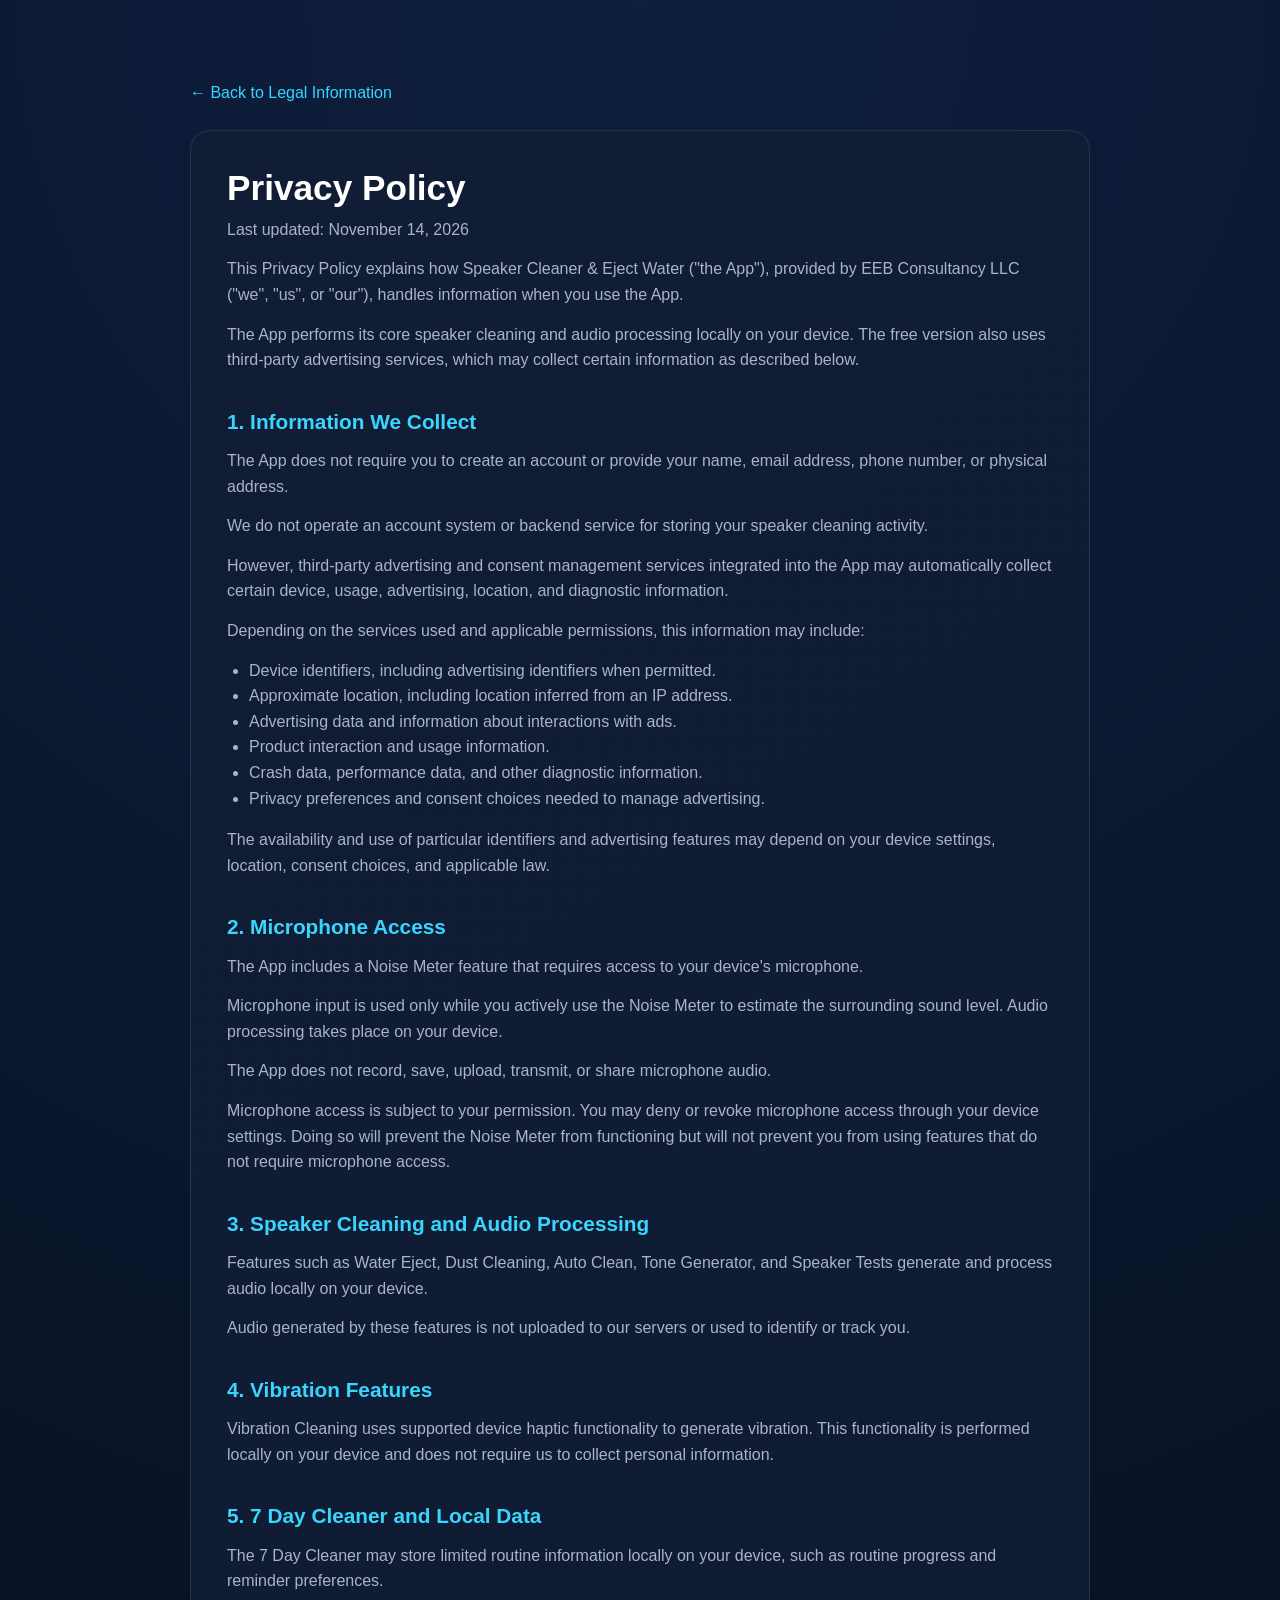
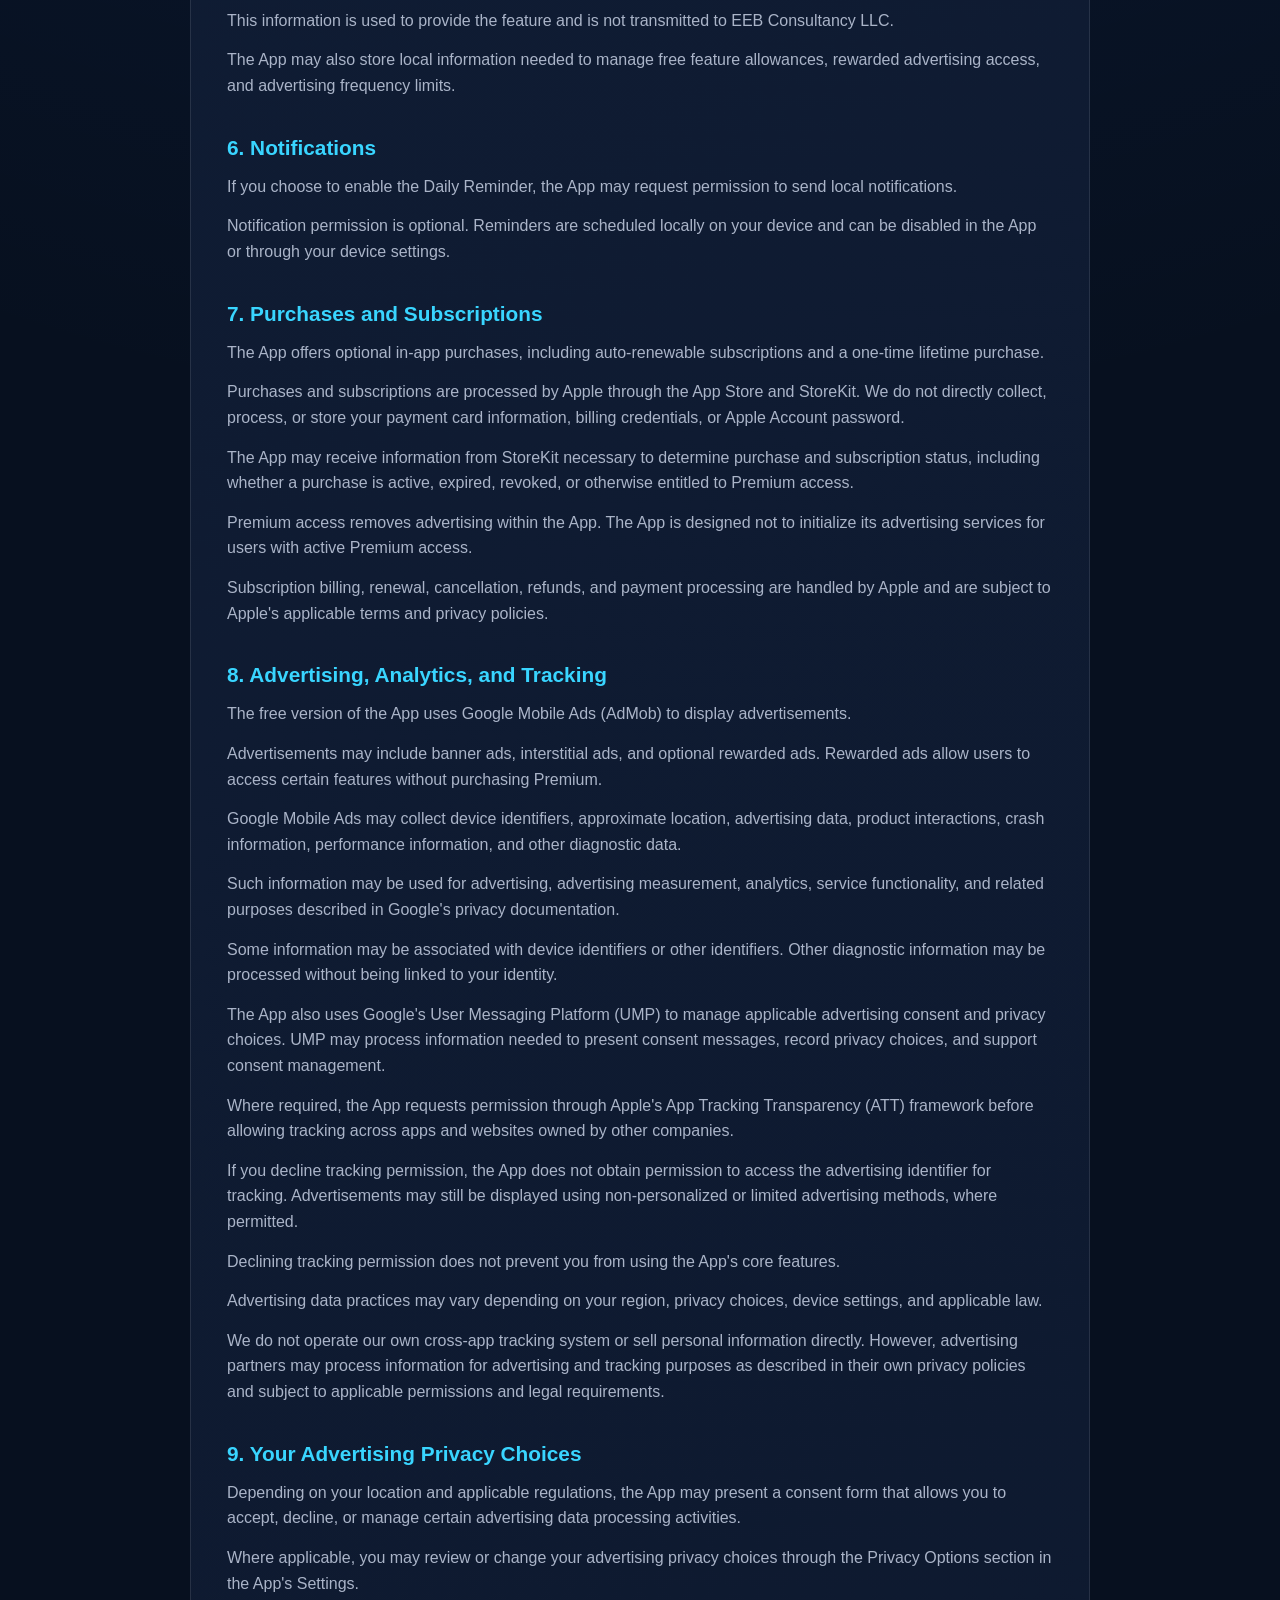
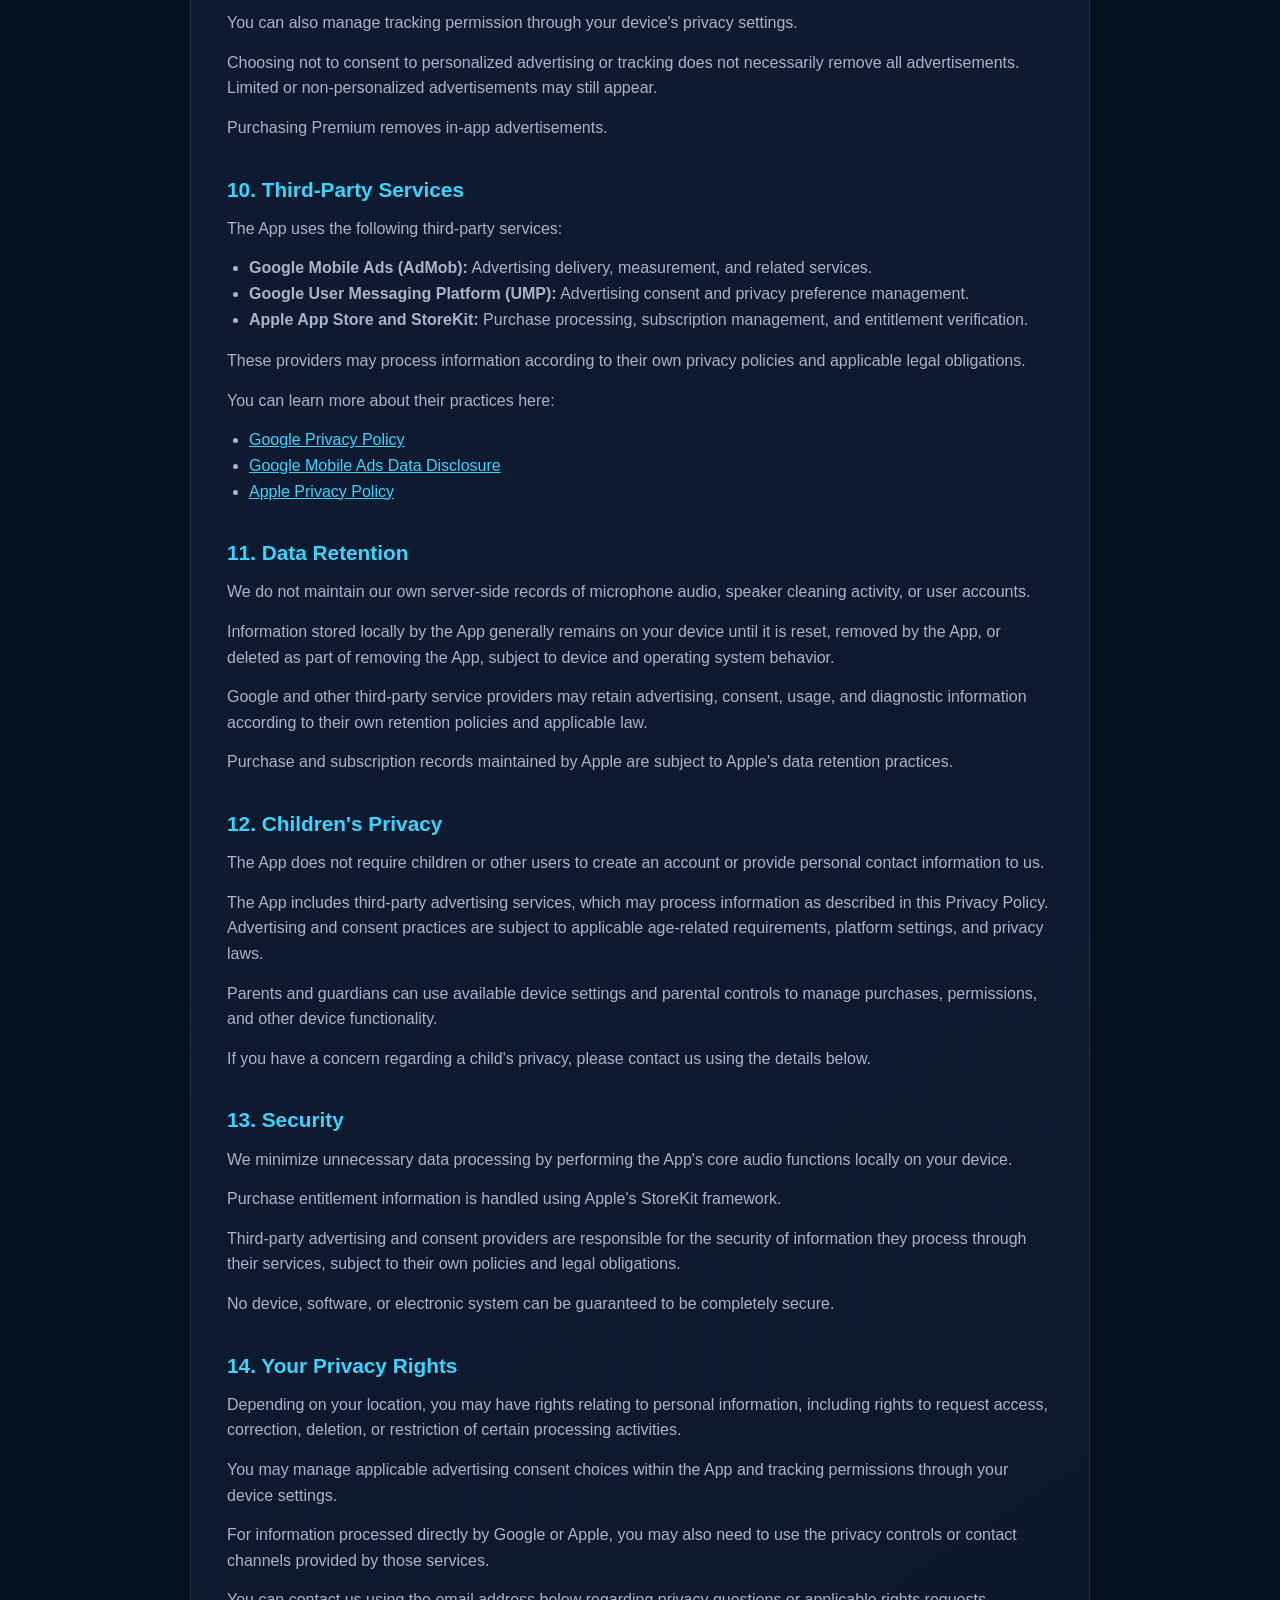
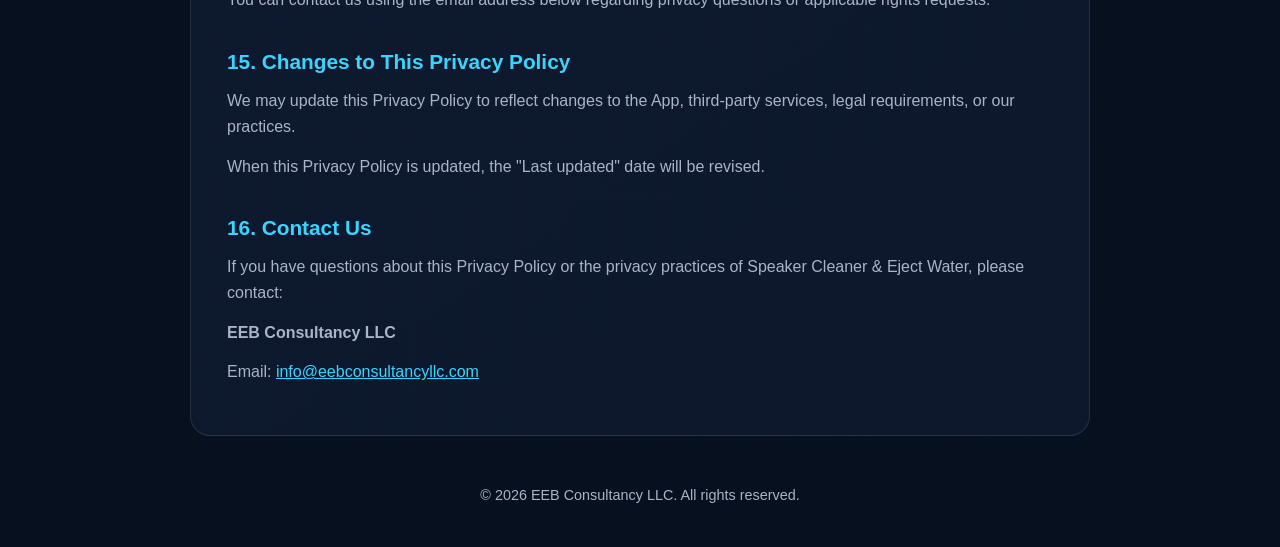
==== commit 2162cf1b: "Correct contact email to info@eebconsultancyllc.com Co-Authored-By: Claude Sonnet 5.5 <noreply@anthr" ====
--- a/privacy.html
+++ b/privacy.html
@@ -470,8 +470,8 @@
 
       <p>
         Email:
-        <a href="mailto:info@eebconsultancy.com">
-          info@eebconsultancy.com
+        <a href="mailto:info@eebconsultancyllc.com">
+          info@eebconsultancyllc.com
         </a>
       </p>
     </article>
